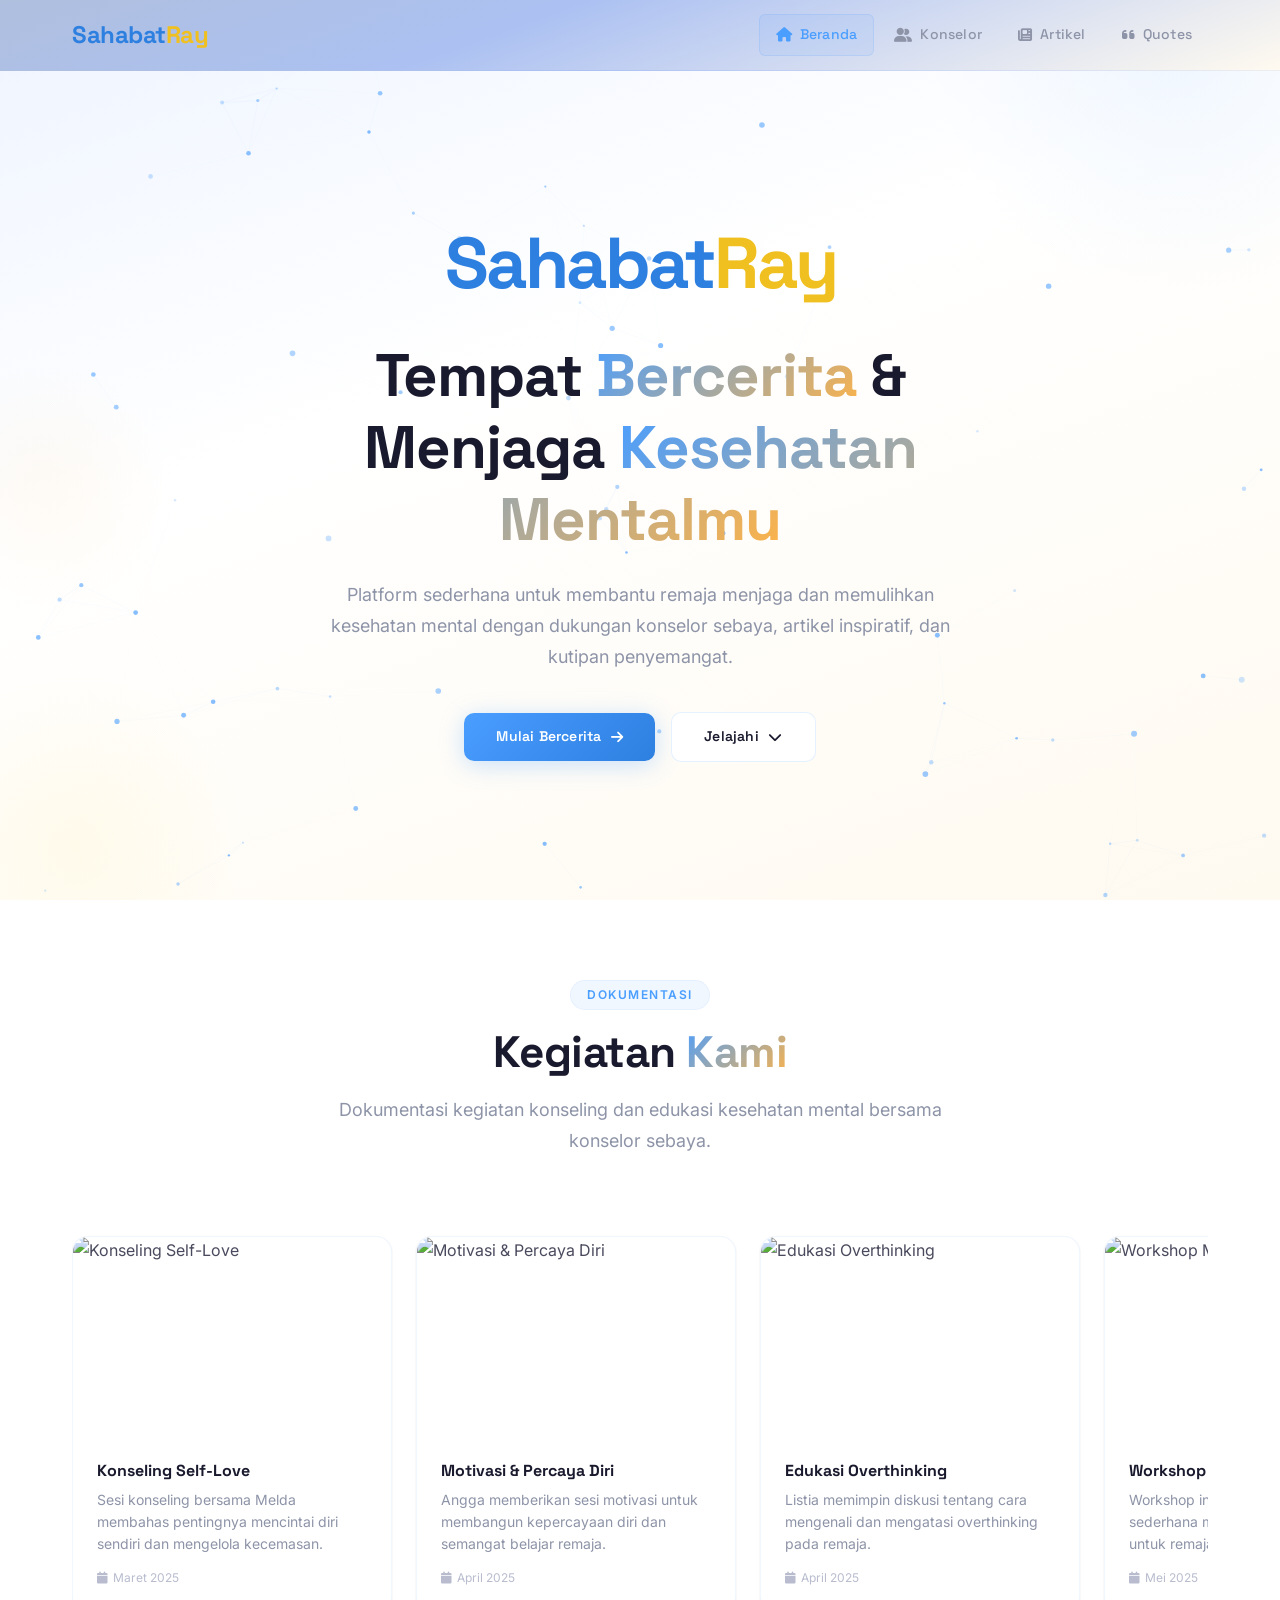
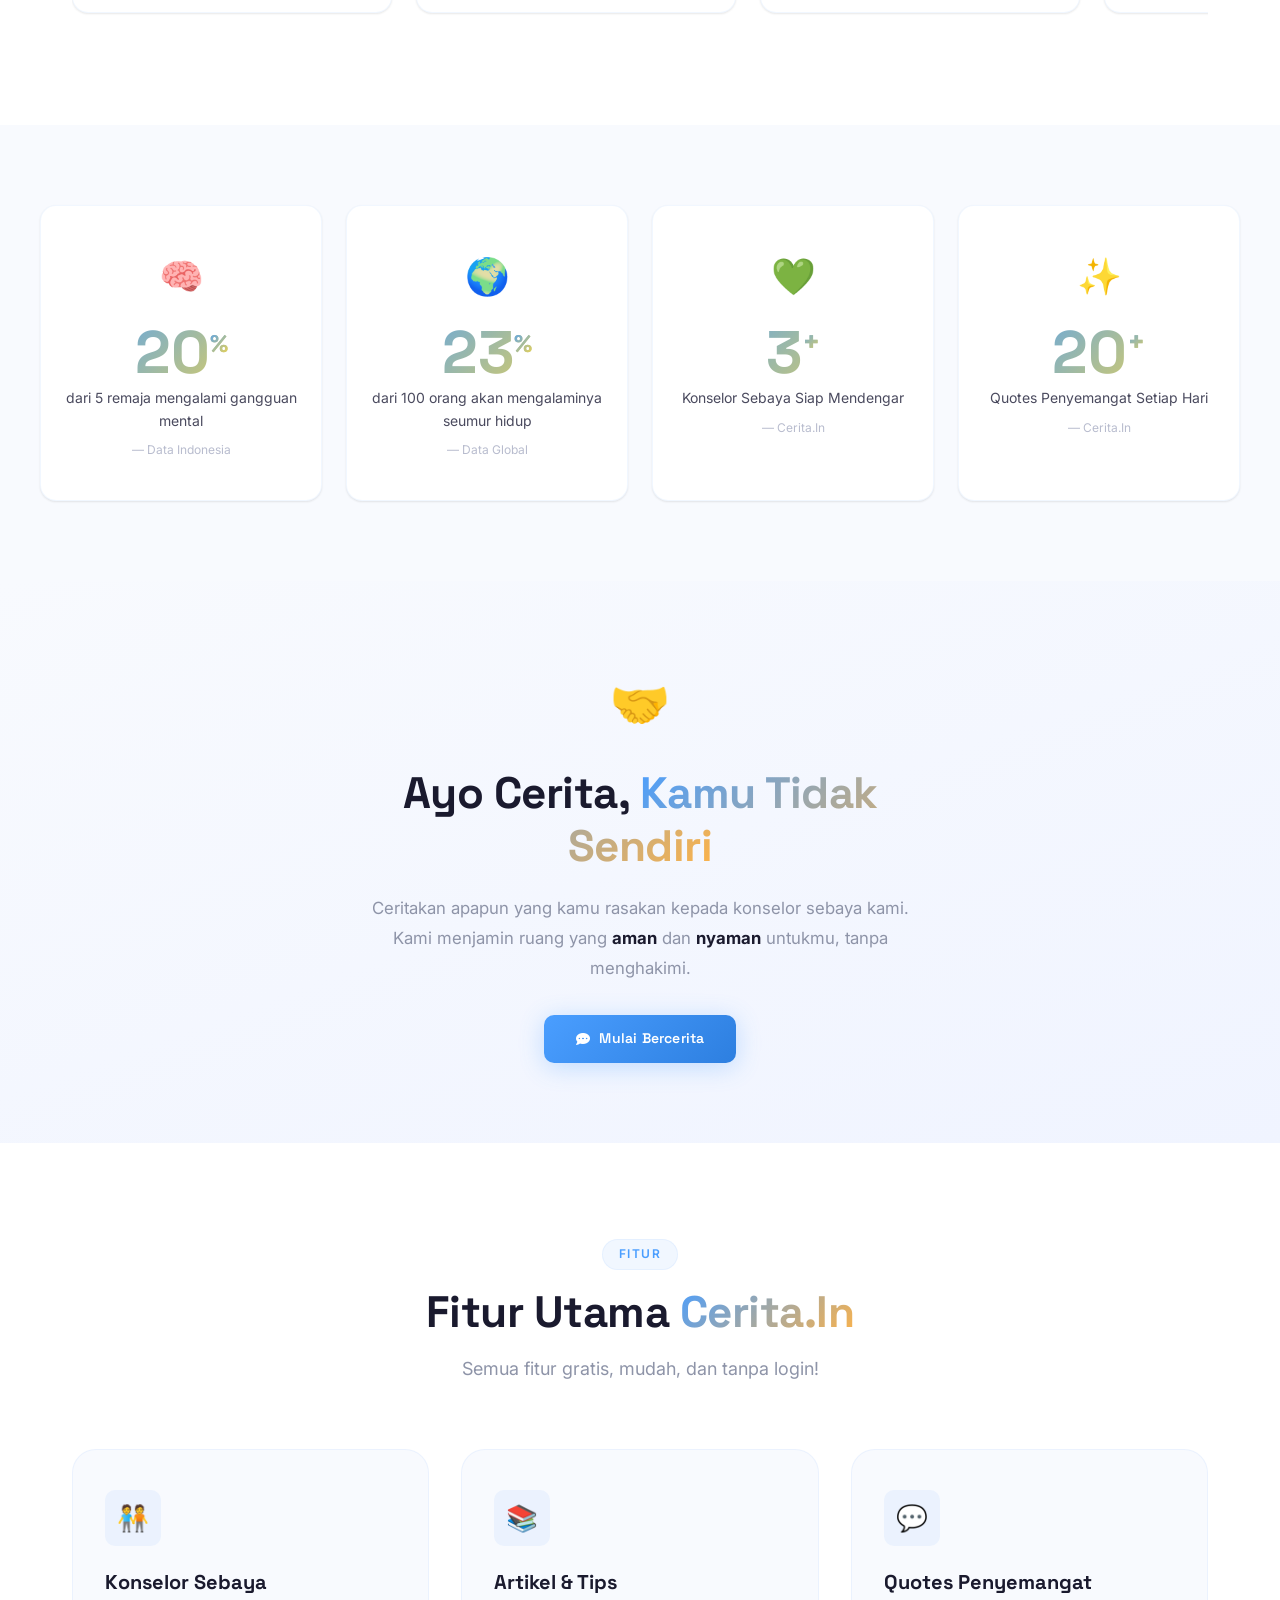
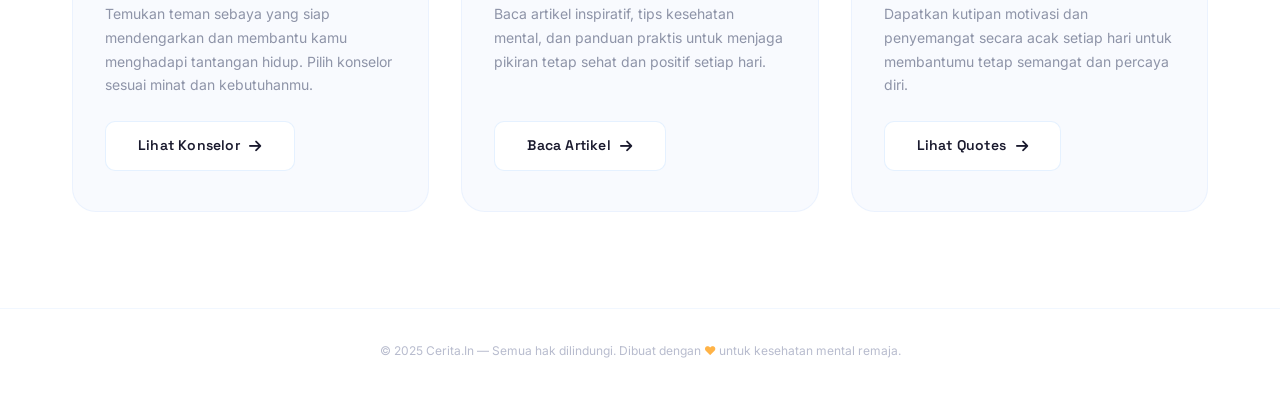
==== index.html @ 857d24f8 "update lagi ges" ====
<!DOCTYPE html>
<html lang="id">
<head>
  <meta charset="UTF-8">
  <meta name="viewport" content="width=device-width, initial-scale=1.0">
  <title>Cerita.In — Platform Kesehatan Mental Remaja</title>

  <!-- Fonts -->
  <link rel="preconnect" href="https://fonts.googleapis.com">
  <link rel="preconnect" href="https://fonts.gstatic.com" crossorigin>
  <link href="https://fonts.googleapis.com/css2?family=Space+Grotesk:wght@400;500;600;700;800&family=Inter:wght@300;400;500;600;700&display=swap" rel="stylesheet">

  <!-- Icons -->
  <link rel="stylesheet" href="https://cdnjs.cloudflare.com/ajax/libs/font-awesome/6.4.0/css/all.min.css">

  <!-- Styles -->
  <link rel="stylesheet" href="styles.css">
</head>
<body>

  <!-- ====== Navbar ====== -->
  <nav class="navbar">
    <div class="nav-container">
      <a href="index.html" class="logo">Sahabat<span class="in">Ray</span></a>
      <button class="nav-toggle" aria-label="Menu">
        <i class="fa fa-bars"></i>
      </button>
      <div class="nav-links">
        <a href="index.html" class="active"><i class="fa fa-home"></i><span class="nav-text">Beranda</span></a>
        <a href="konselor.html"><i class="fa fa-user-friends"></i><span class="nav-text">Konselor</span></a>
        <a href="artikel.html"><i class="fa fa-newspaper"></i><span class="nav-text">Artikel</span></a>
        <a href="quotes.html"><i class="fa fa-quote-left"></i><span class="nav-text">Quotes</span></a>
      </div>
    </div>
  </nav>

  <!-- ====== Hero Section with Particles ====== -->
  <section class="hero">
    <canvas id="particle-canvas" class="hero-canvas"></canvas>

    <div class="hero-content">
      <a href="index.html" class="logo">Sahabat<span class="in">Ray</span></a>

      <h1 class="hero-title">
        Tempat <span class="highlight">Bercerita</span> &amp;<br>
        Menjaga <span class="highlight">Kesehatan Mentalmu</span>
      </h1>

      <p class="hero-subtitle">
        Platform sederhana untuk membantu remaja menjaga dan memulihkan kesehatan mental dengan dukungan konselor sebaya, artikel inspiratif, dan kutipan penyemangat.
      </p>

      <div class="hero-actions">
        <a href="konselor.html" class="btn btn-primary btn-glow">
          <span>Mulai Bercerita</span>
          <i class="fa fa-arrow-right"></i>
        </a>
        <a href="#next-section" class="btn btn-secondary">
          <span>Jelajahi</span>
          <i class="fa fa-chevron-down"></i>
        </a>
      </div>
    </div>

    <!-- Floating decorative shapes -->
    <div class="float-shape float-shape-1"></div>
    <div class="float-shape float-shape-2"></div>
    <div class="float-shape float-shape-3"></div>
  </section>

  <!-- ====== Dokumentasi Section ====== -->
  <section class="dokumentasi-section">
    <div class="container">
      <div class="section-header reveal">
        <div class="section-tag">Dokumentasi</div>
        <h2 class="section-title">Kegiatan <span class="highlight">Kami</span></h2>
        <p class="section-desc">Dokumentasi kegiatan konseling dan edukasi kesehatan mental bersama konselor sebaya.</p>
      </div>
      <div class="dokumentasi-scroll" id="dokumentasi-list">
        <!-- Cards generated by JS -->
      </div>
    </div>
  </section>

  <!-- ====== Facts Section ====== -->
  <section id="next-section" class="facts-section">
    <div class="facts-grid stagger">
      <div class="fact-card reveal">
        <span class="fact-icon">🧠</span>
        <div class="fact-number" data-target="20">0</div>
        <div class="fact-label">dari 5 remaja mengalami gangguan mental</div>
        <span class="fact-source">— Data Indonesia</span>
      </div>
      <div class="fact-card reveal">
        <span class="fact-icon">🌍</span>
        <div class="fact-number" data-target="50">0</div>
        <div class="fact-label">dari 100 orang akan mengalaminya seumur hidup</div>
        <span class="fact-source">— Data Global</span>
      </div>
      <div class="fact-card reveal">
        <span class="fact-icon">💚</span>
        <div class="fact-number" data-target="3">0</div>
        <div class="fact-label">Konselor Sebaya Siap Mendengar</div>
        <span class="fact-source">— Cerita.In</span>
      </div>
      <div class="fact-card reveal">
        <span class="fact-icon">✨</span>
        <div class="fact-number" data-target="20">0</div>
        <div class="fact-label">Quotes Penyemangat Setiap Hari</div>
        <span class="fact-source">— Cerita.In</span>
      </div>
    </div>
  </section>

  <!-- ====== Call to Story ====== -->
  <section class="cta-section">
    <div class="container">
      <div class="reveal">
        <div style="font-size:3rem;margin-bottom:1.5rem;">🤝</div>
        <h2 class="section-title" style="margin-bottom:1.25rem;">
          Ayo Cerita, <span class="highlight">Kamu Tidak Sendiri</span>
        </h2>
        <p style="color:var(--text-muted);max-width:560px;margin:0 auto 2rem;font-size:1.05rem;line-height:1.8;">
          Ceritakan apapun yang kamu rasakan kepada konselor sebaya kami. Kami menjamin ruang yang <strong style="color:var(--text-dark);">aman</strong> dan <strong style="color:var(--text-dark);">nyaman</strong> untukmu, tanpa menghakimi.
        </p>
        <a href="konselor.html" class="btn btn-primary btn-glow">
          <i class="fa fa-comment-dots"></i>
          <span>Mulai Bercerita</span>
        </a>
      </div>
    </div>
  </section>

  <!-- ====== Features Section ====== -->
  <section class="section fitur-section">
    <div class="container">
      <div class="section-header reveal">
        <div class="section-tag">Fitur</div>
        <h2 class="section-title">Fitur Utama <span class="highlight">Cerita.In</span></h2>
        <p class="section-desc">Semua fitur gratis, mudah, dan tanpa login!</p>
      </div>

      <div class="fitur-grid stagger">
        <div class="fitur-card reveal">
          <div class="fitur-icon">🧑‍🤝‍🧑</div>
          <h3 class="fitur-title">Konselor Sebaya</h3>
          <p class="fitur-desc">Temukan teman sebaya yang siap mendengarkan dan membantu kamu menghadapi tantangan hidup. Pilih konselor sesuai minat dan kebutuhanmu.</p>
          <a href="konselor.html" class="btn btn-secondary">
            <span>Lihat Konselor</span>
            <i class="fa fa-arrow-right"></i>
          </a>
        </div>

        <div class="fitur-card reveal">
          <div class="fitur-icon">📚</div>
          <h3 class="fitur-title">Artikel &amp; Tips</h3>
          <p class="fitur-desc">Baca artikel inspiratif, tips kesehatan mental, dan panduan praktis untuk menjaga pikiran tetap sehat dan positif setiap hari.</p>
          <a href="artikel.html" class="btn btn-secondary">
            <span>Baca Artikel</span>
            <i class="fa fa-arrow-right"></i>
          </a>
        </div>

        <div class="fitur-card reveal">
          <div class="fitur-icon">💬</div>
          <h3 class="fitur-title">Quotes Penyemangat</h3>
          <p class="fitur-desc">Dapatkan kutipan motivasi dan penyemangat secara acak setiap hari untuk membantumu tetap semangat dan percaya diri.</p>
          <a href="quotes.html" class="btn btn-secondary">
            <span>Lihat Quotes</span>
            <i class="fa fa-arrow-right"></i>
          </a>
        </div>
      </div>
    </div>
  </section>

  <!-- ====== Footer ====== -->
  <footer class="footer">
    <p>© 2025 Cerita.In — Semua hak dilindungi. Dibuat dengan <span style="color:var(--accent);">❤</span> untuk kesehatan mental remaja.</p>
  </footer>

  <!-- Scripts -->
  <script src="scripts.js"></script>
</body>
</html>
---- styles.css ----
/* ============================================
   Cerita.In — Professional Counseling Platform
   ============================================ */

:root {
  --primary: #4A9EFF;
  --primary-dark: #2D7FE0;
  --primary-light: #7BB8FF;
  --primary-subtle: rgba(74,158,255,0.08);

  --secondary: #FFD93D;
  --secondary-dark: #F0C020;
  --secondary-subtle: rgba(255,217,61,0.12);

  --accent: #FFB347;
  --accent-dark: #E89F30;

  --bg-white: #FFFFFF;
  --bg-light: #F8FAFE;
  --bg-muted: #F0F4FF;
  --bg-deep: #E8EEF8;

  --text-dark: #1A1A2E;
  --text-body: #4A4A5E;
  --text-muted: #8E94A8;
  --text-light: #B8BCCE;

  --border-light: rgba(74,158,255,0.08);
  --border-med: rgba(74,158,255,0.14);
  --border-strong: rgba(74,158,255,0.22);

  --shadow-sm: 0 1px 3px rgba(0,0,0,0.04), 0 1px 2px rgba(0,0,0,0.06);
  --shadow-md: 0 4px 12px rgba(0,0,0,0.05), 0 2px 4px rgba(0,0,0,0.04);
  --shadow-lg: 0 12px 40px rgba(0,0,0,0.06), 0 4px 12px rgba(0,0,0,0.04);
  --shadow-xl: 0 24px 60px rgba(0,0,0,0.08), 0 8px 20px rgba(0,0,0,0.04);
  --shadow-glow-blue: 0 4px 24px rgba(74,158,255,0.3);
  --shadow-glow-yellow: 0 4px 24px rgba(255,217,61,0.35);

  --font-display: 'Space Grotesk', sans-serif;
  --font-body: 'Inter', sans-serif;

  --text-xs: 0.75rem;
  --text-sm: 0.875rem;
  --text-base: 1rem;
  --text-lg: 1.125rem;
  --text-xl: 1.25rem;
  --text-2xl: 1.5rem;
  --text-3xl: 2rem;
  --text-4xl: 2.75rem;
  --text-5xl: 3.75rem;
  --text-6xl: 4.5rem;

  --leading-tight: 1.2;
  --leading-normal: 1.6;
  --leading-relaxed: 1.7;

  --space-1: 0.25rem;
  --space-2: 0.5rem;
  --space-3: 0.75rem;
  --space-4: 1rem;
  --space-5: 1.25rem;
  --space-6: 1.5rem;
  --space-8: 2rem;
  --space-10: 2.5rem;
  --space-12: 3rem;
  --space-16: 4rem;
  --space-20: 5rem;
  --space-24: 6rem;

  --radius-sm: 6px;
  --radius-md: 10px;
  --radius-lg: 16px;
  --radius-xl: 24px;
  --radius-2xl: 32px;
  --radius-full: 9999px;

  --ease: cubic-bezier(0.25, 0.1, 0.25, 1);
  --ease-out: cubic-bezier(0.16, 1, 0.3, 1);
  --fast: 0.2s var(--ease);
  --med: 0.4s var(--ease-out);
  --slow: 0.6s var(--ease-out);

  --container: 1200px;
  --section-py: 6rem;
}

/* ============================================
   Reset & Base
   ============================================ */
*, *::before, *::after {
  margin: 0;
  padding: 0;
  box-sizing: border-box;
}

html {
  scroll-behavior: smooth;
  -webkit-font-smoothing: antialiased;
  -moz-osx-font-smoothing: grayscale;
}

body {
  font-family: var(--font-body);
  font-size: var(--text-base);
  line-height: var(--leading-relaxed);
  color: var(--text-body);
  background: var(--bg-white);
  overflow-x: hidden;
  min-height: 100vh;
}

/* ============================================
   Typography
   ============================================ */
h1, h2, h3, h4, h5, h6 {
  font-family: var(--font-display);
  font-weight: 700;
  line-height: var(--leading-tight);
  color: var(--text-dark);
}

a {
  color: var(--primary);
  text-decoration: none;
  transition: color var(--fast);
}
a:hover { color: var(--primary-dark); }

/* ============================================
   Scrollbar
   ============================================ */
::-webkit-scrollbar { width: 6px; }
::-webkit-scrollbar-track { background: var(--bg-light); }
::-webkit-scrollbar-thumb {
  background: linear-gradient(180deg, var(--primary), var(--secondary));
  border-radius: 3px;
}

/* ============================================
   Navbar
   ============================================ */
.navbar {
  position: fixed;
  top: 0;
  left: 0;
  right: 0;
  z-index: 1000;
  padding: 0.875rem 0;
  background: linear-gradient(160deg, #afbfde 0%, #acc1f2 40%, #FFFAF0 100%);
  backdrop-filter: blur(24px) saturate(1.8);
  border-bottom: 1px solid transparent;
  transition: all var(--med);
}

.navbar.scrolled {
  background: rgba(255,255,255,0.95);
  border-bottom-color: var(--border-light);
  box-shadow: var(--shadow-sm);
}

.nav-container {
  max-width: var(--container);
  margin: 0 auto;
  padding: 0 var(--space-8);
  display: flex;
  align-items: center;
  justify-content: space-between;
}

.logo {
  font-family: var(--font-display);
  font-weight: 800;
  font-size: 1.5rem;
  letter-spacing: -0.5px;
  color: var(--primary-dark);
  position: relative;
}
.logo .in {
  color: var(--secondary-dark);
}
.logo::after {
  content: '';
  position: absolute;
  bottom: -2px;
  left: 0;
  width: 100%;
  height: 2px;
  background: linear-gradient(90deg, var(--primary), var(--secondary));
  border-radius: 1px;
  transform: scaleX(0);
  transform-origin: left;
  transition: transform var(--med);
}
.logo:hover::after { transform: scaleX(1); }

.nav-links {
  display: flex;
  align-items: center;
  gap: 0.25rem;
}

.nav-links a {
  font-family: var(--font-display);
  color: var(--text-muted);
  font-size: var(--text-sm);
  font-weight: 500;
  padding: 0.5rem 1rem;
  border-radius: var(--radius-sm);
  display: flex;
  align-items: center;
  gap: 0.5rem;
  transition: all var(--fast);
  letter-spacing: 0.2px;
  position: relative;
}
.nav-links a i {
  font-size: 0.9rem;
  transition: transform var(--fast);
}
.nav-links a:hover {
  color: var(--text-body);
  background: var(--primary-subtle);
}
.nav-links a:hover i { transform: translateY(-1px); }
.nav-links a.active {
  color: var(--primary);
  background: var(--primary-subtle);
  border: 1px solid var(--border-med);
}

.nav-toggle {
  display: none;
  background: var(--primary-subtle);
  border: 1px solid var(--border-light);
  color: var(--text-dark);
  width: 40px;
  height: 40px;
  border-radius: var(--radius-sm);
  cursor: pointer;
  align-items: center;
  justify-content: center;
  font-size: 1.1rem;
  transition: all var(--fast);
}
.nav-toggle:hover {
  background: rgba(74,158,255,0.12);
  border-color: var(--border-med);
}

/* ============================================
   Hero
   ============================================ */
.hero {
  position: relative;
  min-height: 100vh;
  display: flex;
  align-items: center;
  justify-content: center;
  overflow: hidden;
  padding: 8rem var(--space-8) 4rem;
  background: linear-gradient(160deg, #EEF4FF 0%, #FFFFFF 40%, #FFFAF0 100%);
}

.hero-canvas {
  position: absolute;
  inset: 0;
  z-index: 1;
}

.hero-content {
  position: relative;
  z-index: 2;
  text-align: center;
  max-width: 820px;
  margin: 0 auto;
}

.hero-badge {
  display: inline-flex;
  align-items: center;
  gap: 0.5rem;
  padding: 0.4rem 1.2rem;
  border-radius: var(--radius-full);
  background: var(--secondary-subtle);
  border: 1px solid rgba(255,217,61,0.2);
  font-size: var(--text-xs);
  font-weight: 600;
  color: var(--secondary-dark);
  margin-bottom: var(--space-8);
  text-transform: uppercase;
  letter-spacing: 1.2px;
}
.hero-badge span { color: var(--text-muted); }

.hero-content .logo {
  font-size: var(--text-6xl);
  display: inline-block;
  margin-bottom: var(--space-4);
  animation: heroFadeUp 0.8s var(--ease-out) 0.1s both;
  letter-spacing: -3px;
}

.hero-title {
  font-size: var(--text-5xl);
  font-weight: 800;
  margin-bottom: var(--space-6);
  line-height: var(--leading-tight);
  animation: heroFadeUp 0.8s var(--ease-out) 0.2s both;
  letter-spacing: -1px;
  color: var(--text-dark);
}
.hero-title .highlight {
  background: linear-gradient(135deg, var(--primary), var(--accent));
  -webkit-background-clip: text;
  -webkit-text-fill-color: transparent;
  background-clip: text;
}

.hero-subtitle {
  font-size: var(--text-lg);
  color: var(--text-muted);
  max-width: 640px;
  margin: 0 auto var(--space-10);
  animation: heroFadeUp 0.8s var(--ease-out) 0.3s both;
  line-height: var(--leading-relaxed);
}

.hero-actions {
  display: flex;
  align-items: center;
  justify-content: center;
  gap: var(--space-4);
  flex-wrap: wrap;
  animation: heroFadeUp 0.8s var(--ease-out) 0.4s both;
}

@keyframes heroFadeUp {
  from { opacity: 0; transform: translateY(24px); }
  to { opacity: 1; transform: translateY(0); }
}

/* ============================================
   Buttons
   ============================================ */
.btn {
  display: inline-flex;
  align-items: center;
  justify-content: center;
  gap: 0.6rem;
  padding: 0.75rem 2rem;
  border-radius: var(--radius-md);
  font-family: var(--font-display);
  font-weight: 600;
  font-size: var(--text-sm);
  border: none;
  cursor: pointer;
  transition: all var(--med);
  position: relative;
  overflow: hidden;
  text-decoration: none;
  letter-spacing: 0.2px;
  white-space: nowrap;
}

.btn-primary {
  background: linear-gradient(135deg, var(--primary), var(--primary-dark));
  color: #fff;
  box-shadow: var(--shadow-glow-blue);
}
.btn-primary:hover {
  transform: translateY(-2px);
  box-shadow: 0 8px 32px rgba(74,158,255,0.4);
  color: #fff;
}
.btn-primary:active { transform: translateY(0); }

.btn-wa {
  background: linear-gradient(135deg, #25D366, #128C7E);
  color: #fff;
  box-shadow: 0 4px 20px rgba(37,211,102,0.25);
}
.btn-wa:hover {
  transform: translateY(-2px);
  box-shadow: 0 8px 32px rgba(37,211,102,0.35);
  color: #fff;
}

.btn-secondary {
  background: var(--bg-white);
  color: var(--text-dark);
  border: 1px solid var(--border-med);
}
.btn-secondary:hover {
  border-color: var(--border-strong);
  color: var(--text-dark);
  transform: translateY(-2px);
  box-shadow: var(--shadow-md);
}

.btn-outline {
  background: transparent;
  color: var(--text-body);
  border: 1px solid var(--border-med);
}
.btn-outline:hover {
  border-color: var(--border-strong);
  color: var(--text-dark);
  transform: translateY(-2px);
  box-shadow: var(--shadow-sm);
}

.btn-sm {
  padding: 0.5rem 1.25rem;
  font-size: var(--text-xs);
}

.btn-glow {
  animation: btnPulse 3s ease-in-out infinite;
}
@keyframes btnPulse {
  0%, 100% { box-shadow: 0 4px 20px rgba(74,158,255,0.25); }
  50% { box-shadow: 0 4px 40px rgba(74,158,255,0.4), 0 0 60px rgba(74,158,255,0.15); }
}

/* ============================================
   Sections
   ============================================ */
.section {
  padding: var(--section-py) 0;
  position: relative;
}

.section-header {
  text-align: center;
  max-width: 640px;
  margin: 0 auto var(--space-16);
}

.section-tag {
  display: inline-block;
  padding: 0.25rem 1rem;
  border-radius: var(--radius-full);
  background: var(--primary-subtle);
  border: 1px solid var(--border-light);
  font-size: var(--text-xs);
  font-weight: 600;
  color: var(--primary);
  text-transform: uppercase;
  letter-spacing: 1.5px;
  margin-bottom: var(--space-4);
}

.section-title {
  font-size: var(--text-4xl);
  font-weight: 800;
  margin-bottom: var(--space-4);
  letter-spacing: -0.5px;
  color: var(--text-dark);
}
.section-title .highlight {
  background: linear-gradient(135deg, var(--primary), var(--accent));
  -webkit-background-clip: text;
  -webkit-text-fill-color: transparent;
  background-clip: text;
}

.section-desc {
  color: var(--text-muted);
  font-size: var(--text-lg);
  line-height: var(--leading-relaxed);
}

.container {
  max-width: var(--container);
  margin: 0 auto;
  padding: 0 var(--space-8);
}

/* ============================================
   Facts Section
   ============================================ */
.facts-section {
  padding: var(--space-20) var(--space-8);
  background: var(--bg-light);
}

.facts-grid {
  display: grid;
  grid-template-columns: repeat(4, 1fr);
  gap: var(--space-6);
  max-width: var(--container);
  margin: 0 auto;
}

.fact-card {
  text-align: center;
  padding: var(--space-10) var(--space-6);
  border-radius: var(--radius-lg);
  background: var(--bg-white);
  border: 1px solid var(--border-light);
  box-shadow: var(--shadow-sm);
  transition: all var(--med);
}
.fact-card:hover {
  transform: translateY(-4px);
  border-color: var(--border-med);
  box-shadow: var(--shadow-lg);
}

.fact-icon {
  font-size: 2.25rem;
  margin-bottom: var(--space-4);
  display: block;
}

.fact-number {
  font-family: var(--font-display);
  font-size: var(--text-5xl);
  font-weight: 800;
  line-height: 1;
  background: linear-gradient(135deg, var(--primary), var(--secondary));
  -webkit-background-clip: text;
  -webkit-text-fill-color: transparent;
  background-clip: text;
  margin-bottom: var(--space-1);
}

.fact-number::after {
  content: '%';
  font-size: 0.4em;
  vertical-align: super;
  background: linear-gradient(135deg, var(--primary), var(--secondary));
  -webkit-background-clip: text;
  -webkit-text-fill-color: transparent;
  background-clip: text;
}

.fact-card:nth-child(3) .fact-number::after,
.fact-card:nth-child(4) .fact-number::after {
  content: '+';
  font-size: 0.5em;
}

.fact-label {
  color: var(--text-body);
  font-size: var(--text-sm);
  line-height: var(--leading-normal);
}

.fact-source {
  color: var(--text-light);
  font-size: var(--text-xs);
  margin-top: var(--space-2);
  display: block;
}

/* ============================================
   Features Section
   ============================================ */
.fitur-section {
  background: var(--bg-white);
}

.fitur-grid {
  display: grid;
  grid-template-columns: repeat(3, 1fr);
  gap: var(--space-8);
}

.fitur-card {
  padding: var(--space-10) var(--space-8);
  border-radius: var(--radius-xl);
  background: var(--bg-light);
  border: 1px solid var(--border-light);
  transition: all var(--med);
  display: flex;
  flex-direction: column;
}
.fitur-card:hover {
  transform: translateY(-4px);
  border-color: var(--border-med);
  box-shadow: var(--shadow-lg);
}

.fitur-icon {
  width: 56px;
  height: 56px;
  display: flex;
  align-items: center;
  justify-content: center;
  border-radius: var(--radius-md);
  background: var(--primary-subtle);
  font-size: 1.6rem;
  margin-bottom: var(--space-6);
}

.fitur-title {
  font-family: var(--font-display);
  font-size: var(--text-xl);
  font-weight: 700;
  margin-bottom: var(--space-2);
  color: var(--text-dark);
}

.fitur-desc {
  color: var(--text-muted);
  font-size: var(--text-sm);
  line-height: var(--leading-relaxed);
  margin-bottom: var(--space-6);
  flex: 1;
}

.fitur-card .btn { align-self: flex-start; }

/* ============================================
   Card Grid (Konselor, Artikel)
   ============================================ */
.card-grid {
  display: grid;
  grid-template-columns: repeat(3, 1fr);
  gap: var(--space-8);
}

.card {
  padding: var(--space-8);
  border-radius: var(--radius-lg);
  background: var(--bg-white);
  border: 1px solid var(--border-light);
  box-shadow: var(--shadow-sm);
  transition: all var(--med);
  display: flex;
  flex-direction: column;
  align-items: center;
  text-align: center;
  position: relative;
}
.card:hover {
  transform: translateY(-4px);
  border-color: var(--border-med);
  box-shadow: var(--shadow-lg);
}

.card-img {
  width: 88px;
  height: 88px;
  border-radius: 50%;
  object-fit: cover;
  margin-bottom: var(--space-6);
  border: 3px solid var(--border-light);
  transition: all var(--med);
}
.card:hover .card-img {
  border-color: var(--primary);
  box-shadow: 0 0 0 4px var(--primary-subtle);
  transform: scale(1.05);
}

.card-img--landscape {
  width: 100%;
  height: 200px;
  border-radius: var(--radius-md);
  object-fit: cover;
}

.card-title {
  font-family: var(--font-display);
  font-size: var(--text-lg);
  font-weight: 700;
  margin-bottom: var(--space-1);
  color: var(--text-dark);
}

.card-subtitle {
  color: var(--primary);
  font-size: var(--text-sm);
  font-weight: 500;
  margin-bottom: var(--space-4);
}

.card-desc {
  color: var(--text-muted);
  font-size: var(--text-sm);
  line-height: var(--leading-relaxed);
  margin-bottom: var(--space-6);
  flex: 1;
  display: -webkit-box;
  -webkit-line-clamp: 4;
  -webkit-box-orient: vertical;
  overflow: hidden;
}

.card .btn { margin-top: auto; }

/* ============================================
   Profile Page
   ============================================ */
.profil-section {
  padding: 8rem var(--space-8) 4rem;
  min-height: 100vh;
  background: var(--bg-light);
}

.profil-layout {
  max-width: 560px;
  margin: 0 auto;
}

.profil-card {
  padding: var(--space-10);
  border-radius: var(--radius-xl);
  background: var(--bg-white);
  border: 1px solid var(--border-light);
  box-shadow: var(--shadow-md);
  display: flex;
  flex-direction: column;
  align-items: center;
  text-align: center;
  position: relative;
}
.profil-card::before {
  content: '';
  position: absolute;
  top: 0;
  left: 0;
  right: 0;
  height: 4px;
  background: linear-gradient(90deg, var(--primary), var(--secondary), var(--accent));
  border-radius: var(--radius-xl) var(--radius-xl) 0 0;
}

.profil-img {
  width: 130px;
  height: 130px;
  border-radius: 50%;
  object-fit: cover;
  border: 4px solid var(--border-light);
  margin-bottom: var(--space-6);
  transition: all var(--med);
}
.profil-card:hover .profil-img {
  border-color: var(--primary);
  box-shadow: 0 0 0 5px var(--primary-subtle);
  transform: scale(1.03);
}

.profil-title {
  font-family: var(--font-display);
  font-size: var(--text-2xl);
  font-weight: 800;
  margin-bottom: var(--space-2);
  color: var(--text-dark);
}

.profil-minat {
  color: var(--primary);
  font-size: var(--text-sm);
  font-weight: 500;
  margin-bottom: var(--space-6);
}

.profil-bio {
  color: var(--text-body);
  font-size: var(--text-sm);
  line-height: var(--leading-relaxed);
  margin-bottom: var(--space-6);
  max-width: 500px;
}

.profil-detail {
  width: 100%;
  padding: var(--space-4) var(--space-6);
  margin-bottom: var(--space-2);
  border-radius: var(--radius-md);
  background: var(--bg-light);
  border: 1px solid var(--border-light);
  font-size: var(--text-sm);
  color: var(--text-muted);
  text-align: left;
  line-height: var(--leading-normal);
}
.profil-detail b { color: var(--text-dark); }

.profil-testimoni {
  font-style: italic;
  color: var(--primary-dark);
  font-size: var(--text-sm);
  margin: var(--space-4) 0;
  padding: var(--space-4) var(--space-6);
  border-left: 3px solid var(--primary);
  background: var(--primary-subtle);
  border-radius: 0 var(--radius-sm) var(--radius-sm) 0;
  width: 100%;
  line-height: var(--leading-relaxed);
}

.profil-ig-info {
  color: var(--text-muted);
  font-size: var(--text-sm);
  margin: var(--space-4) 0 var(--space-2);
}
.profil-ig-username {
  color: var(--accent);
  font-weight: 600;
}

.profil-btn-group {
  display: flex;
  gap: var(--space-4);
  width: 100%;
  justify-content: center;
  margin-top: var(--space-6);
}
.profil-btn-group .btn {
  flex: 1;
  max-width: 220px;
  justify-content: center;
}

.profil-privasi {
  margin-top: var(--space-6);
  padding: var(--space-4) var(--space-6);
  border-radius: var(--radius-md);
  background: var(--primary-subtle);
  border: 1px solid var(--border-light);
  font-size: var(--text-xs);
  color: var(--text-muted);
  width: 100%;
  line-height: var(--leading-normal);
}

/* ============================================
   Form
   ============================================ */
.form-card {
  padding: var(--space-10);
  border-radius: var(--radius-xl);
  background: var(--bg-white);
  border: 1px solid var(--border-light);
  box-shadow: var(--shadow-md);
}

.form-card h3 {
  font-size: var(--text-xl);
  margin-bottom: var(--space-2);
  color: var(--text-dark);
}

.form-card .form-subtitle {
  color: var(--text-muted);
  font-size: var(--text-sm);
  margin-bottom: var(--space-8);
}

.form-group {
  margin-bottom: var(--space-6);
}

.form-label {
  display: block;
  font-family: var(--font-display);
  font-size: var(--text-sm);
  font-weight: 600;
  color: var(--text-body);
  margin-bottom: var(--space-2);
}

.form-input,
.form-textarea {
  width: 100%;
  padding: var(--space-4) var(--space-6);
  border-radius: var(--radius-md);
  background: var(--bg-light);
  border: 1px solid var(--border-light);
  color: var(--text-dark);
  font-family: var(--font-body);
  font-size: var(--text-sm);
  line-height: var(--leading-normal);
  transition: all var(--fast);
  outline: none;
}

.form-input:hover,
.form-textarea:hover {
  border-color: var(--border-med);
  background: var(--bg-white);
}

.form-input:focus,
.form-textarea:focus {
  border-color: var(--primary);
  background: var(--bg-white);
  box-shadow: 0 0 0 3px var(--primary-subtle);
}

.form-input::placeholder,
.form-textarea::placeholder {
  color: var(--text-light);
}

.form-textarea {
  min-height: 120px;
  resize: vertical;
}

.form-submit {
  width: 100%;
  padding: var(--space-4);
  margin-top: var(--space-2);
}

.form-info {
  text-align: center;
  color: var(--text-light);
  font-size: var(--text-xs);
  margin-top: var(--space-4);
  line-height: var(--leading-normal);
}
.form-info i { margin-right: 0.3rem; }

/* ============================================
   Modal
   ============================================ */
.modal-overlay {
  position: fixed;
  inset: 0;
  z-index: 2000;
  background: rgba(26, 26, 46, 0.45);
  backdrop-filter: blur(8px);
  display: flex;
  align-items: center;
  justify-content: center;
  padding: var(--space-6);
  opacity: 0;
  pointer-events: none;
  transition: opacity 0.3s var(--ease-out);
}
.modal-overlay.open {
  opacity: 1;
  pointer-events: auto;
}

.modal-box {
  background: var(--bg-white);
  border-radius: var(--radius-xl);
  padding: 0;
  max-width: 480px;
  width: 100%;
  max-height: 90vh;
  overflow-y: auto;
  box-shadow: 0 25px 80px rgba(26,26,46,0.15), 0 8px 24px rgba(26,26,46,0.08);
  position: relative;
  opacity: 0;
  transform: scale(0.92) translateY(30px);
  transition: transform 0.35s var(--ease-out), opacity 0.35s var(--ease-out);
}
.modal-overlay.open .modal-box {
  opacity: 1;
  transform: scale(1) translateY(0);
}
.modal-box::before {
  content: '';
  position: absolute;
  top: 0;
  left: 0;
  right: 0;
  height: 4px;
  background: linear-gradient(90deg, var(--primary), var(--secondary), var(--accent));
  border-radius: var(--radius-xl) var(--radius-xl) 0 0;
}
.modal-header {
  display: flex;
  align-items: flex-start;
  justify-content: space-between;
  padding: var(--space-8) var(--space-8) var(--space-5);
  position: relative;
}
.modal-header::after {
  content: '';
  position: absolute;
  bottom: 0;
  left: var(--space-8);
  right: var(--space-8);
  height: 1px;
  background: var(--border-light);
}
.modal-header h3 {
  font-size: var(--text-xl);
  color: var(--text-dark);
  padding-right: var(--space-6);
  line-height: 1.3;
}

.modal-close {
  flex-shrink: 0;
  width: 32px;
  height: 32px;
  border-radius: 50%;
  border: none;
  background: var(--bg-light);
  color: var(--text-muted);
  font-size: 1.2rem;
  cursor: pointer;
  display: flex;
  align-items: center;
  justify-content: center;
  transition: all var(--fast);
  line-height: 1;
}
.modal-close:hover {
  background: var(--primary-subtle);
  color: var(--primary);
}

.modal-body {
  padding: var(--space-6) var(--space-8) var(--space-8);
}

.modal-body .form-subtitle {
  color: var(--text-muted);
  font-size: var(--text-sm);
  margin-bottom: var(--space-6);
  line-height: 1.5;
}

/* ============================================
   Quotes Page
   ============================================ */
.quotes-section {
  padding: 8rem var(--space-8) 4rem;
  min-height: 100vh;
  display: flex;
  align-items: center;
  background: var(--bg-light);
}

.quotes-container {
  max-width: 640px;
  margin: 0 auto;
  text-align: center;
  width: 100%;
}

.quotes-card {
  padding: var(--space-16) var(--space-10);
  border-radius: var(--radius-2xl);
  background: var(--bg-white);
  border: 1px solid var(--border-light);
  box-shadow: var(--shadow-md);
  margin-top: var(--space-8);
  position: relative;
  overflow: hidden;
}
.quotes-card::before {
  content: '';
  position: absolute;
  inset: 0;
  background:
    radial-gradient(ellipse at 30% 20%, rgba(74,158,255,0.04) 0%, transparent 50%),
    radial-gradient(ellipse at 70% 80%, rgba(255,217,61,0.04) 0%, transparent 50%);
  pointer-events: none;
}

.quotes-emoji {
  font-size: 3.5rem;
  margin-bottom: var(--space-6);
  display: inline-block;
  animation: floatY 3s ease-in-out infinite;
}
@keyframes floatY {
  0%, 100% { transform: translateY(0); }
  50% { transform: translateY(-8px); }
}

.quotes-text {
  font-size: var(--text-xl);
  line-height: var(--leading-relaxed);
  color: var(--text-dark);
  margin-bottom: var(--space-8);
  font-weight: 400;
  min-height: 80px;
  position: relative;
  font-family: var(--font-display);
  font-weight: 500;
  transition: all 0.4s var(--ease-out);
}
.quotes-text::before {
  content: '\201C';
  font-size: 4rem;
  position: absolute;
  top: -32px;
  left: -8px;
  color: var(--primary);
  opacity: 0.1;
  font-family: Georgia, serif;
  line-height: 1;
}

.quotes-btn-icon {
  font-size: 1.1rem;
}

/* ============================================
   CTA Section
   ============================================ */
.cta-section {
  padding: var(--space-20) 0;
  text-align: center;
  background: linear-gradient(160deg, var(--bg-light) 0%, var(--bg-muted) 100%);
}
.cta-section .container {
  max-width: 640px;
}

/* ============================================
   Footer
   ============================================ */
.footer {
  padding: var(--space-8);
  text-align: center;
  border-top: 1px solid var(--border-light);
  background: var(--bg-white);
}
.footer p {
  color: var(--text-light);
  font-size: var(--text-xs);
}

/* ============================================
   Scroll Reveal
   ============================================ */
.reveal,
.reveal-left,
.reveal-right,
.reveal-scale {
  opacity: 0;
  transition: opacity 0.7s var(--ease-out), transform 0.7s var(--ease-out);
}

.reveal { transform: translateY(30px); }
.reveal-left { transform: translateX(-30px); }
.reveal-right { transform: translateX(30px); }
.reveal-scale { transform: scale(0.92); }

.reveal.visible,
.reveal-left.visible,
.reveal-right.visible,
.reveal-scale.visible {
  opacity: 1;
  transform: none;
}

.stagger > * {
  opacity: 0;
  transform: translateY(20px);
  transition: opacity 0.5s var(--ease-out), transform 0.5s var(--ease-out);
}
.stagger.visible > *:nth-child(1) { transition-delay: 0s; }
.stagger.visible > *:nth-child(2) { transition-delay: 0.1s; }
.stagger.visible > *:nth-child(3) { transition-delay: 0.2s; }
.stagger.visible > *:nth-child(4) { transition-delay: 0.3s; }
.stagger.visible > *:nth-child(5) { transition-delay: 0.4s; }
.stagger.visible > *:nth-child(6) { transition-delay: 0.5s; }
.stagger.visible > * {
  opacity: 1;
  transform: translateY(0);
}

/* ============================================
   Floating Shapes
   ============================================ */
.float-shape {
  position: absolute;
  pointer-events: none;
  z-index: 0;
  border-radius: 50%;
}

.float-shape-1 {
  width: 500px;
  height: 500px;
  background: radial-gradient(circle, rgba(74,158,255,0.08), transparent 70%);
  top: -200px;
  right: -150px;
  animation: floatDrift 30s ease-in-out infinite;
}
.float-shape-2 {
  width: 350px;
  height: 350px;
  background: radial-gradient(circle, rgba(255,217,61,0.08), transparent 70%);
  bottom: -120px;
  left: -100px;
  animation: floatDrift 35s ease-in-out infinite reverse;
}
.float-shape-3 {
  width: 250px;
  height: 250px;
  background: radial-gradient(circle, rgba(255,179,71,0.06), transparent 70%);
  top: 40%;
  left: -80px;
  animation: floatDrift 25s ease-in-out infinite 5s;
}

@keyframes floatDrift {
  0%, 100% { transform: translate(0, 0) scale(1); }
  33% { transform: translate(40px, -40px) scale(1.1); }
  66% { transform: translate(-30px, 30px) scale(0.9); }
}

/* ============================================
   Dokumentasi Section — Horizontal Scroll
   ============================================ */
.dokumentasi-section {
  padding: var(--space-20) 0;
  background: var(--bg-white);
  overflow: hidden;
}

.dokumentasi-scroll {
  display: flex;
  gap: var(--space-6);
  overflow-x: auto;
  padding: var(--space-4) var(--space-2) var(--space-8);
  scroll-snap-type: x mandatory;
  -webkit-overflow-scrolling: touch;
  scrollbar-width: thin;
  scrollbar-color: var(--primary) var(--bg-light);
}

.dokumentasi-scroll::-webkit-scrollbar {
  height: 6px;
}
.dokumentasi-scroll::-webkit-scrollbar-track {
  background: var(--bg-light);
  border-radius: 3px;
}
.dokumentasi-scroll::-webkit-scrollbar-thumb {
  background: linear-gradient(90deg, var(--primary), var(--secondary));
  border-radius: 3px;
}

.dokumentasi-card {
  flex: 0 0 320px;
  scroll-snap-align: start;
  border-radius: var(--radius-lg);
  background: var(--bg-white);
  border: 1px solid var(--border-light);
  box-shadow: var(--shadow-sm);
  overflow: hidden;
  transition: all var(--med);
}
.dokumentasi-card:hover {
  transform: translateY(-4px);
  border-color: var(--border-med);
  box-shadow: var(--shadow-lg);
}

.dokumentasi-card-img {
  width: 100%;
  height: 200px;
  object-fit: cover;
  display: block;
  transition: transform var(--med);
}
.dokumentasi-card:hover .dokumentasi-card-img {
  transform: scale(1.05);
}

.dokumentasi-card-body {
  padding: var(--space-5) var(--space-6) var(--space-6);
}

.dokumentasi-card-title {
  font-family: var(--font-display);
  font-size: var(--text-base);
  font-weight: 700;
  color: var(--text-dark);
  margin-bottom: var(--space-1);
}

.dokumentasi-card-desc {
  color: var(--text-muted);
  font-size: var(--text-sm);
  line-height: var(--leading-normal);
}

.dokumentasi-card-date {
  color: var(--text-light);
  font-size: var(--text-xs);
  margin-top: var(--space-3);
  display: block;
}

@media (max-width: 768px) {
  .dokumentasi-card {
    flex: 0 0 280px;
  }
  .dokumentasi-card-img {
    height: 170px;
  }
}

/* ============================================
   Particle Canvas
   ============================================ */
#particle-canvas {
  display: block;
  position: absolute;
  inset: 0;
  width: 100%;
  height: 100%;
}

/* ============================================
   Responsive: Tablet
   ============================================ */
@media (max-width: 1024px) {
  :root {
    --section-py: 4rem;
    --text-5xl: 2.8rem;
    --text-6xl: 3.5rem;
    --text-4xl: 2.25rem;
  }

  .facts-grid { grid-template-columns: repeat(2, 1fr); }
  .fitur-grid { grid-template-columns: repeat(2, 1fr); }
  .card-grid { grid-template-columns: repeat(2, 1fr); }
  .profil-layout { max-width: 480px; }
}

/* ============================================
   Responsive: Mobile
   ============================================ */
@media (max-width: 768px) {
  .navbar { padding: 0.625rem 0; }

  .nav-toggle {
    display: flex;
  }

  .nav-links {
    position: fixed;
    top: 57px;
    left: var(--space-4);
    right: var(--space-4);
    flex-direction: column;
    padding: var(--space-3);
    gap: 0.25rem;
    background: var(--bg-white);
    backdrop-filter: blur(24px);
    border: 1px solid var(--border-light);
    border-radius: var(--radius-lg);
    box-shadow: var(--shadow-lg);
    transform: translateY(-110%);
    opacity: 0;
    pointer-events: none;
    transition: all var(--med);
  }
  .nav-links.open {
    transform: translateY(0);
    opacity: 1;
    pointer-events: auto;
  }
  .nav-links a {
    width: 100%;
    justify-content: flex-start;
    padding: 0.75rem 1rem;
  }
  .nav-links a.active::before { display: none; }

  .hero { min-height: 90vh; }
  .hero-content .logo { font-size: var(--text-4xl); }
  .hero-title { font-size: var(--text-3xl); }
  .hero-subtitle { font-size: var(--text-base); }

  :root {
    --section-py: 3rem;
    --text-4xl: 1.8rem;
    --text-5xl: 2.2rem;
    --text-6xl: 2.8rem;
  }

  .section-header { margin-bottom: var(--space-10); }
  .section-desc { font-size: var(--text-base); }

  .facts-grid { grid-template-columns: 1fr 1fr; gap: var(--space-4); }
  .fact-card { padding: var(--space-6); }
  .fact-number { font-size: var(--text-4xl); }

  .fitur-grid { grid-template-columns: 1fr; }
  .card-grid { grid-template-columns: 1fr; }

  .profil-section { padding: 5.5rem var(--space-4) 3rem; }
  .profil-card,
  .form-card { padding: var(--space-6); }
  .profil-img { width: 100px; height: 100px; }
  .profil-btn-group { flex-direction: column; align-items: center; }
  .profil-btn-group .btn { max-width: 100%; }

  .quotes-section { padding: 5.5rem var(--space-4) 3rem; }
  .quotes-card { padding: var(--space-10) var(--space-6); }
  .quotes-text { font-size: var(--text-lg); }

  .modal-header { padding: var(--space-6) var(--space-6) var(--space-4); }
  .modal-header::after { left: var(--space-6); right: var(--space-6); }
  .modal-body { padding: var(--space-5) var(--space-6) var(--space-6); }
  .modal-box { max-width: calc(100vw - var(--space-8)); }
  .modal-overlay { padding: var(--space-4); }
}

@media (max-width: 480px) {
  .hero-content .logo { font-size: var(--text-3xl); letter-spacing: -1px; }
  .hero-title { font-size: var(--text-2xl); }
  .hero-actions { flex-direction: column; width: 100%; }
  .hero-actions .btn { width: 100%; }

  .facts-grid { grid-template-columns: 1fr; }

  .nav-container { padding: 0 var(--space-4); }
  .container { padding: 0 var(--space-4); }
}

/* ============================================
   Desktop nav reset
   ============================================ */
@media (min-width: 769px) {
  .nav-links {
    display: flex !important;
    opacity: 1 !important;
    pointer-events: auto !important;
    position: static !important;
    flex-direction: row !important;
    background: none !important;
    backdrop-filter: none !important;
    border: none !important;
    box-shadow: none !important;
    transform: none !important;
    padding: 0 !important;
  }
}

/* ============================================
   Utility
   ============================================ */
.text-gradient {
  background: linear-gradient(135deg, var(--primary), var(--accent));
  -webkit-background-clip: text;
  -webkit-text-fill-color: transparent;
  background-clip: text;
}
.text-center { text-align: center; }
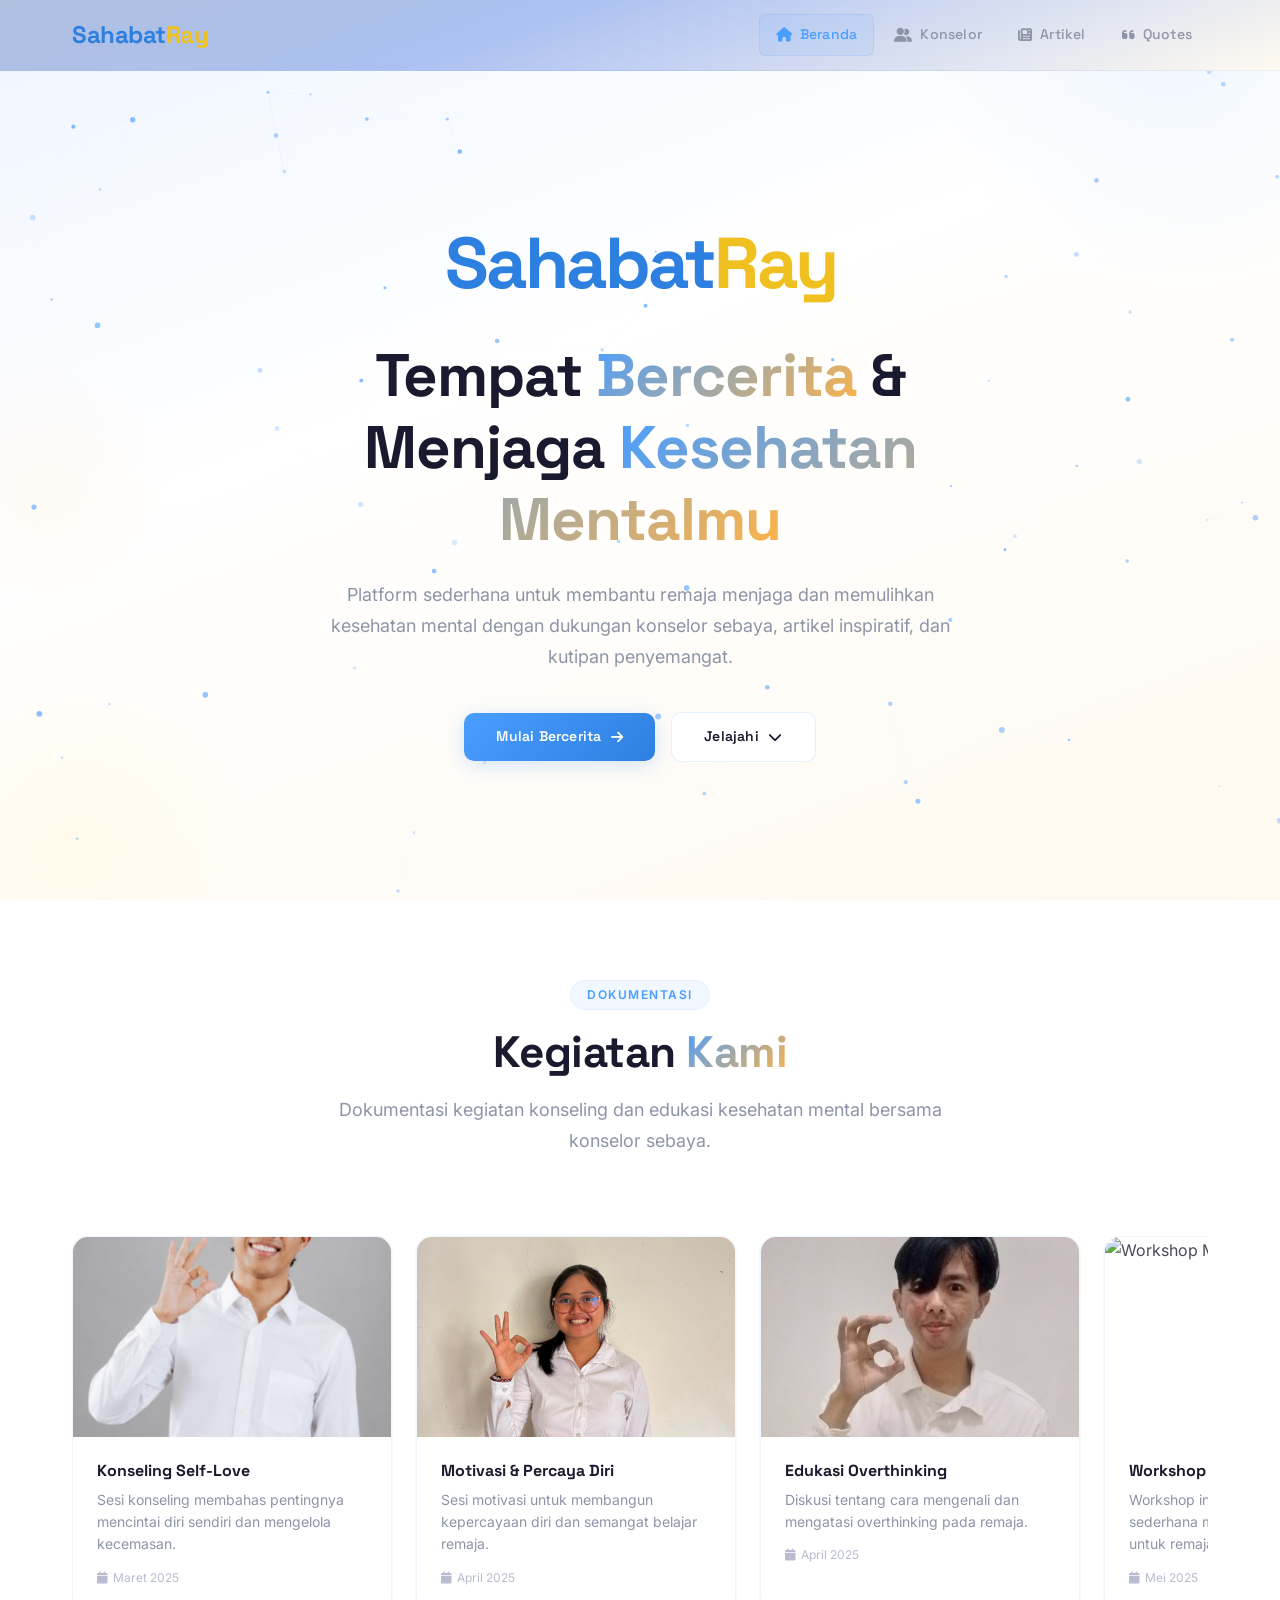
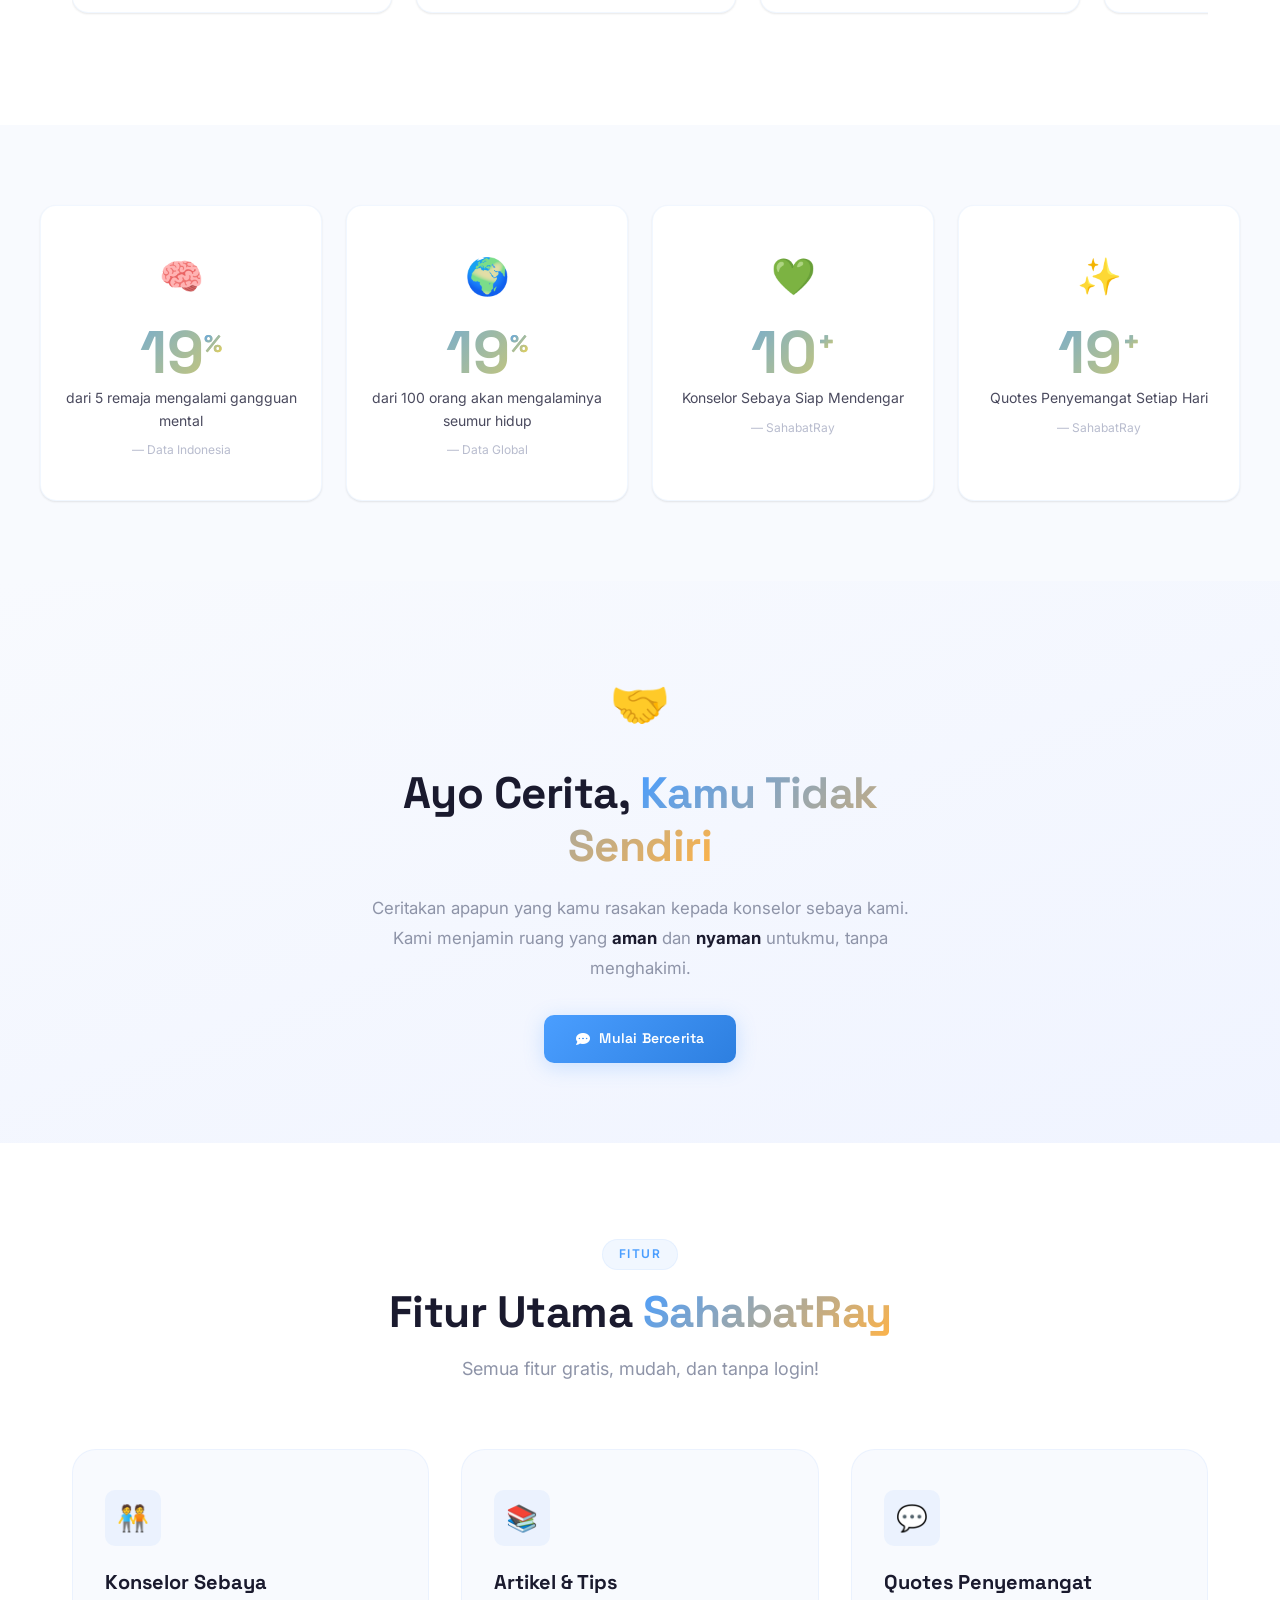
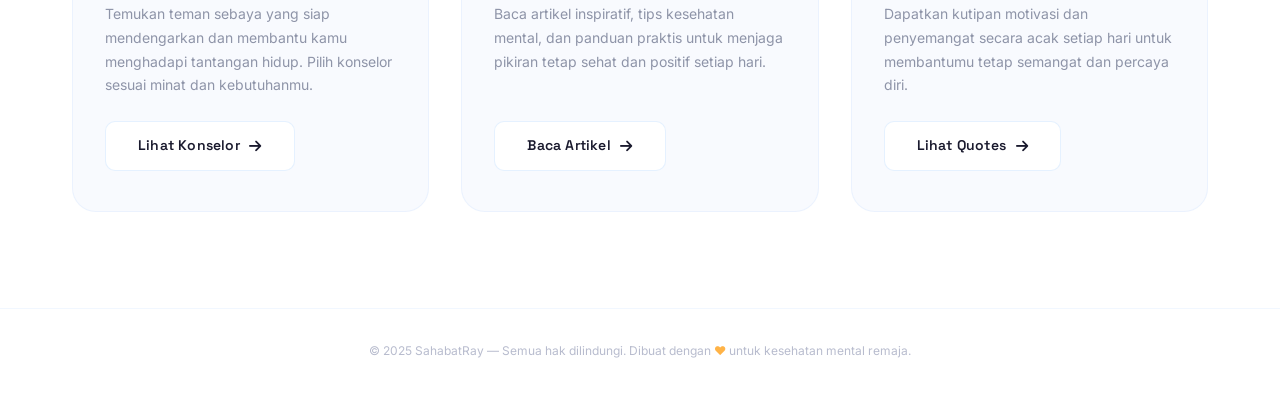
==== commit 85bd821f: "updateee" ====
--- a/index.html
+++ b/index.html
@@ -3,7 +3,7 @@
 <head>
   <meta charset="UTF-8">
   <meta name="viewport" content="width=device-width, initial-scale=1.0">
-  <title>Cerita.In — Platform Kesehatan Mental Remaja</title>
+  <title>SahabatRay — Platform Kesehatan Mental Remaja</title>
 
   <!-- Fonts -->
   <link rel="preconnect" href="https://fonts.googleapis.com">
@@ -99,15 +99,15 @@
       </div>
       <div class="fact-card reveal">
         <span class="fact-icon">💚</span>
-        <div class="fact-number" data-target="3">0</div>
+        <div class="fact-number" data-target="10">0</div>
         <div class="fact-label">Konselor Sebaya Siap Mendengar</div>
-        <span class="fact-source">— Cerita.In</span>
+        <span class="fact-source">— SahabatRay</span>
       </div>
       <div class="fact-card reveal">
         <span class="fact-icon">✨</span>
         <div class="fact-number" data-target="20">0</div>
         <div class="fact-label">Quotes Penyemangat Setiap Hari</div>
-        <span class="fact-source">— Cerita.In</span>
+        <span class="fact-source">— SahabatRay</span>
       </div>
     </div>
   </section>
@@ -136,7 +136,7 @@
     <div class="container">
       <div class="section-header reveal">
         <div class="section-tag">Fitur</div>
-        <h2 class="section-title">Fitur Utama <span class="highlight">Cerita.In</span></h2>
+        <h2 class="section-title">Fitur Utama <span class="highlight">SahabatRay</span></h2>
         <p class="section-desc">Semua fitur gratis, mudah, dan tanpa login!</p>
       </div>
 
@@ -176,7 +176,7 @@
 
   <!-- ====== Footer ====== -->
   <footer class="footer">
-    <p>© 2025 Cerita.In — Semua hak dilindungi. Dibuat dengan <span style="color:var(--accent);">❤</span> untuk kesehatan mental remaja.</p>
+    <p>© 2025 SahabatRay — Semua hak dilindungi. Dibuat dengan <span style="color:var(--accent);">❤</span> untuk kesehatan mental remaja.</p>
   </footer>
 
   <!-- Scripts -->
--- a/styles.css
+++ b/styles.css
@@ -221,7 +221,7 @@
   color: var(--text-body);
   background: var(--primary-subtle);
 }
-.nav-links a:hover i { transform: translateY(-1px); }
+
 .nav-links a.active {
   color: var(--primary);
   background: var(--primary-subtle);
@@ -415,11 +415,7 @@
 }
 
 .btn-glow {
-  animation: btnPulse 3s ease-in-out infinite;
-}
-@keyframes btnPulse {
-  0%, 100% { box-shadow: 0 4px 20px rgba(74,158,255,0.25); }
-  50% { box-shadow: 0 4px 40px rgba(74,158,255,0.4), 0 0 60px rgba(74,158,255,0.15); }
+  box-shadow: 0 4px 20px rgba(74,158,255,0.25);
 }
 
 /* ============================================
@@ -651,8 +647,6 @@
 }
 .card:hover .card-img {
   border-color: var(--primary);
-  box-shadow: 0 0 0 4px var(--primary-subtle);
-  transform: scale(1.05);
 }
 
 .card-img--landscape {
@@ -739,8 +733,6 @@
 }
 .profil-card:hover .profil-img {
   border-color: var(--primary);
-  box-shadow: 0 0 0 5px var(--primary-subtle);
-  transform: scale(1.03);
 }
 
 .profil-title {
@@ -1064,11 +1056,6 @@
   font-size: 3.5rem;
   margin-bottom: var(--space-6);
   display: inline-block;
-  animation: floatY 3s ease-in-out infinite;
-}
-@keyframes floatY {
-  0%, 100% { transform: translateY(0); }
-  50% { transform: translateY(-8px); }
 }
 
 .quotes-text {
@@ -1131,7 +1118,8 @@
 .reveal,
 .reveal-left,
 .reveal-right,
-.reveal-scale {
+.reveal-scale,
+.reveal-fade {
   opacity: 0;
   transition: opacity 0.7s var(--ease-out), transform 0.7s var(--ease-out);
 }
@@ -1140,11 +1128,13 @@
 .reveal-left { transform: translateX(-30px); }
 .reveal-right { transform: translateX(30px); }
 .reveal-scale { transform: scale(0.92); }
+.reveal-fade { transform: none; }
 
 .reveal.visible,
 .reveal-left.visible,
 .reveal-right.visible,
-.reveal-scale.visible {
+.reveal-scale.visible,
+.reveal-fade.visible {
   opacity: 1;
   transform: none;
 }
@@ -1181,7 +1171,6 @@
   background: radial-gradient(circle, rgba(74,158,255,0.08), transparent 70%);
   top: -200px;
   right: -150px;
-  animation: floatDrift 30s ease-in-out infinite;
 }
 .float-shape-2 {
   width: 350px;
@@ -1189,7 +1178,6 @@
   background: radial-gradient(circle, rgba(255,217,61,0.08), transparent 70%);
   bottom: -120px;
   left: -100px;
-  animation: floatDrift 35s ease-in-out infinite reverse;
 }
 .float-shape-3 {
   width: 250px;
@@ -1197,13 +1185,6 @@
   background: radial-gradient(circle, rgba(255,179,71,0.06), transparent 70%);
   top: 40%;
   left: -80px;
-  animation: floatDrift 25s ease-in-out infinite 5s;
-}
-
-@keyframes floatDrift {
-  0%, 100% { transform: translate(0, 0) scale(1); }
-  33% { transform: translate(40px, -40px) scale(1.1); }
-  66% { transform: translate(-30px, 30px) scale(0.9); }
 }
 
 /* ============================================
@@ -1259,11 +1240,8 @@
   height: 200px;
   object-fit: cover;
   display: block;
-  transition: transform var(--med);
-}
-.dokumentasi-card:hover .dokumentasi-card-img {
-  transform: scale(1.05);
-}
+}
+
 
 .dokumentasi-card-body {
   padding: var(--space-5) var(--space-6) var(--space-6);
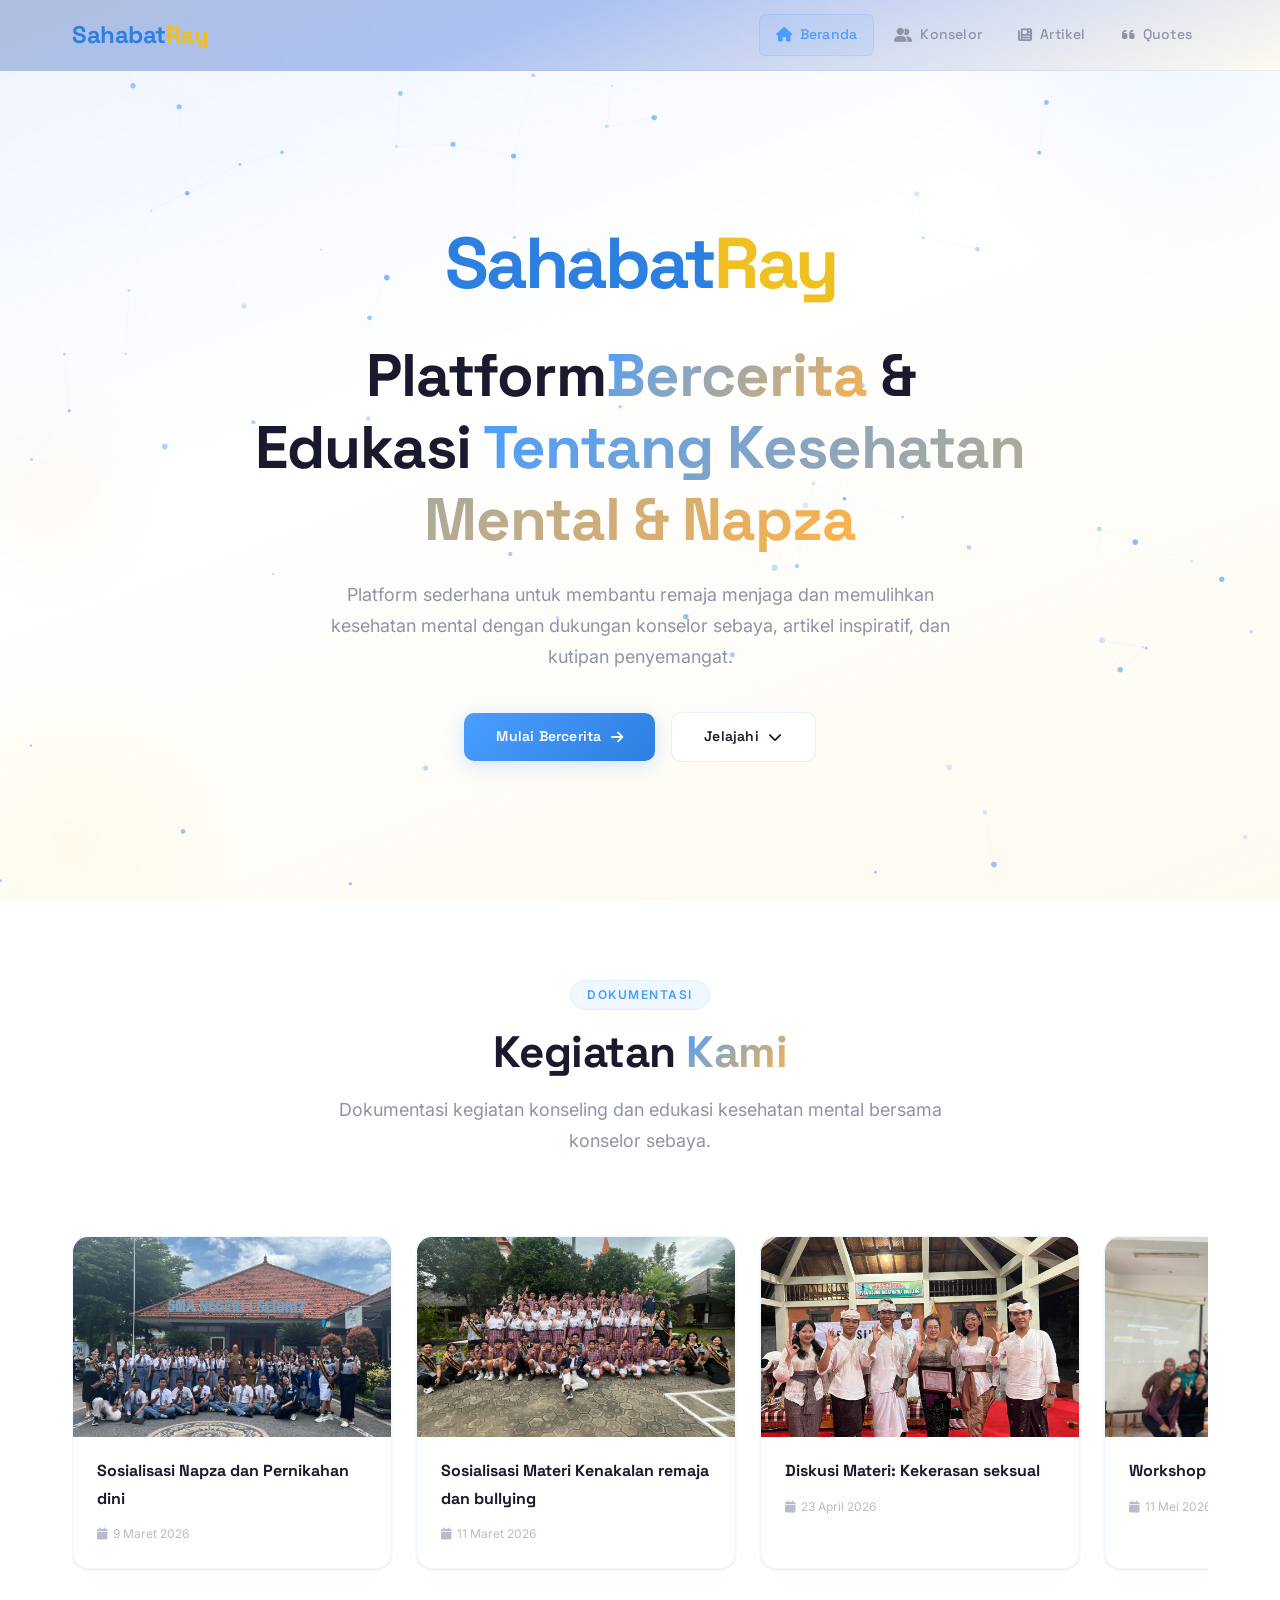
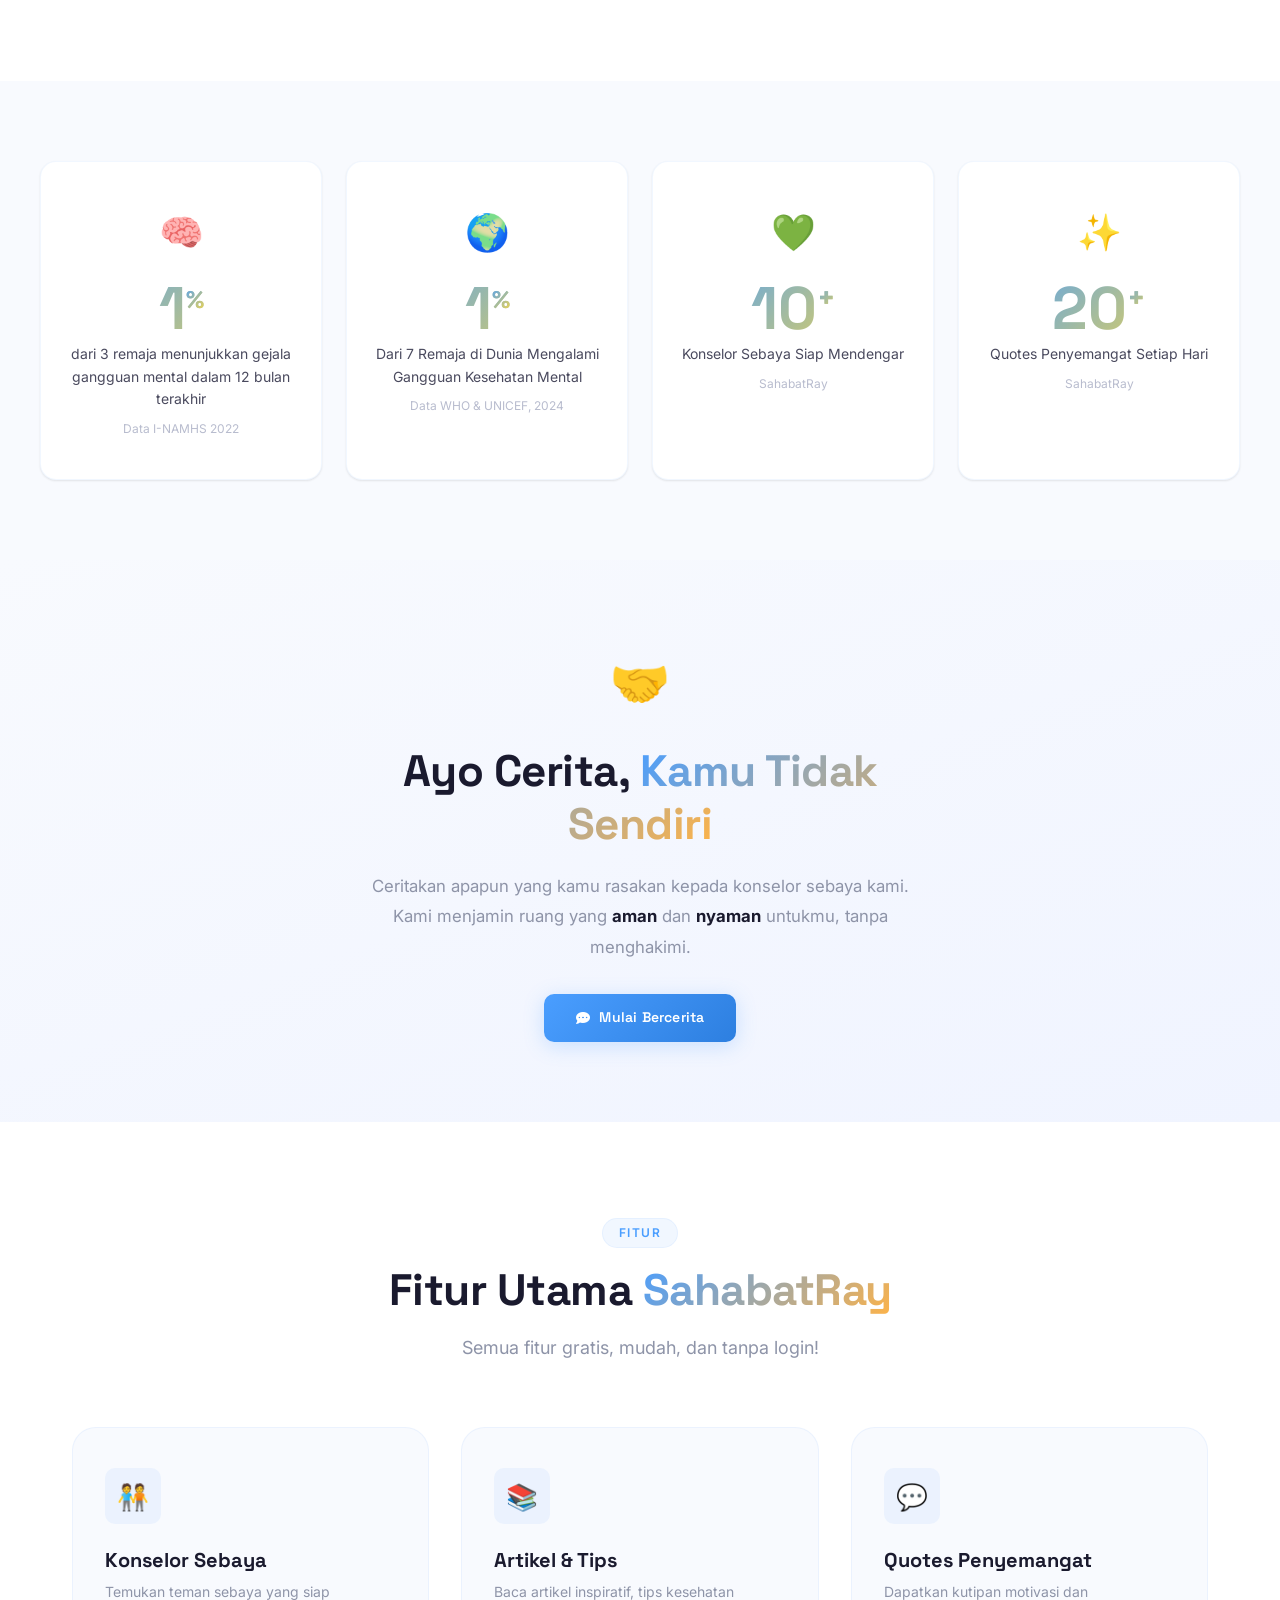
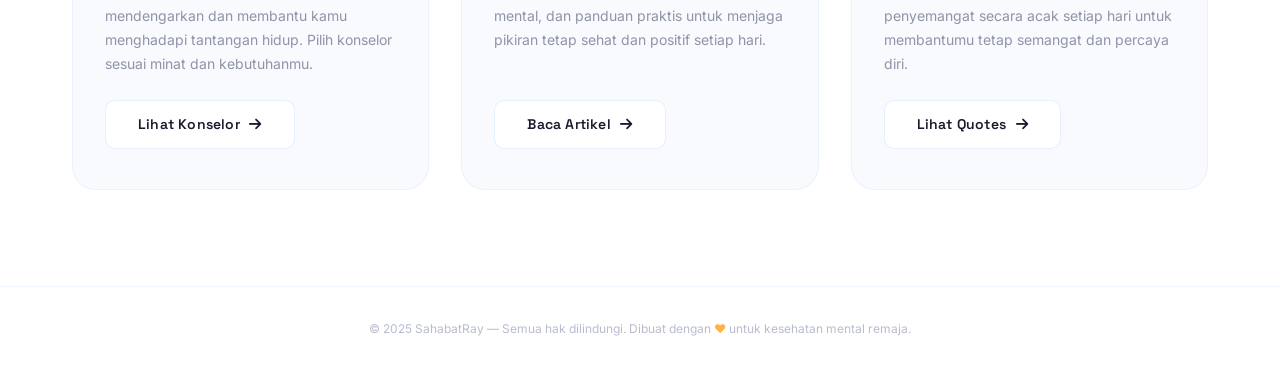
==== commit cc3538f8: "update final" ====
--- a/index.html
+++ b/index.html
@@ -42,8 +42,8 @@
       <a href="index.html" class="logo">Sahabat<span class="in">Ray</span></a>
 
       <h1 class="hero-title">
-        Tempat <span class="highlight">Bercerita</span> &amp;<br>
-        Menjaga <span class="highlight">Kesehatan Mentalmu</span>
+        Platform<span class="highlight">Bercerita</span> &amp;<br>
+        Edukasi <span class="highlight"> Tentang Kesehatan Mental & Napza</span>
       </h1>
 
       <p class="hero-subtitle">
@@ -87,27 +87,27 @@
     <div class="facts-grid stagger">
       <div class="fact-card reveal">
         <span class="fact-icon">🧠</span>
-        <div class="fact-number" data-target="20">0</div>
-        <div class="fact-label">dari 5 remaja mengalami gangguan mental</div>
-        <span class="fact-source">— Data Indonesia</span>
+        <div class="fact-number" data-target="1">0</div>
+        <div class="fact-label">dari 3 remaja menunjukkan gejala gangguan mental dalam 12 bulan terakhir</div>
+        <span class="fact-source">Data I-NAMHS 2022</span>
       </div>
       <div class="fact-card reveal">
         <span class="fact-icon">🌍</span>
-        <div class="fact-number" data-target="50">0</div>
-        <div class="fact-label">dari 100 orang akan mengalaminya seumur hidup</div>
-        <span class="fact-source">— Data Global</span>
+        <div class="fact-number" data-target="1">0</div>
+        <div class="fact-label">Dari 7 Remaja di Dunia Mengalami Gangguan Kesehatan Mental</div>
+        <span class="fact-source">Data WHO & UNICEF, 2024</span>
       </div>
       <div class="fact-card reveal">
         <span class="fact-icon">💚</span>
         <div class="fact-number" data-target="10">0</div>
         <div class="fact-label">Konselor Sebaya Siap Mendengar</div>
-        <span class="fact-source">— SahabatRay</span>
+        <span class="fact-source">SahabatRay</span>
       </div>
       <div class="fact-card reveal">
         <span class="fact-icon">✨</span>
         <div class="fact-number" data-target="20">0</div>
         <div class="fact-label">Quotes Penyemangat Setiap Hari</div>
-        <span class="fact-source">— SahabatRay</span>
+        <span class="fact-source">SahabatRay</span>
       </div>
     </div>
   </section>
